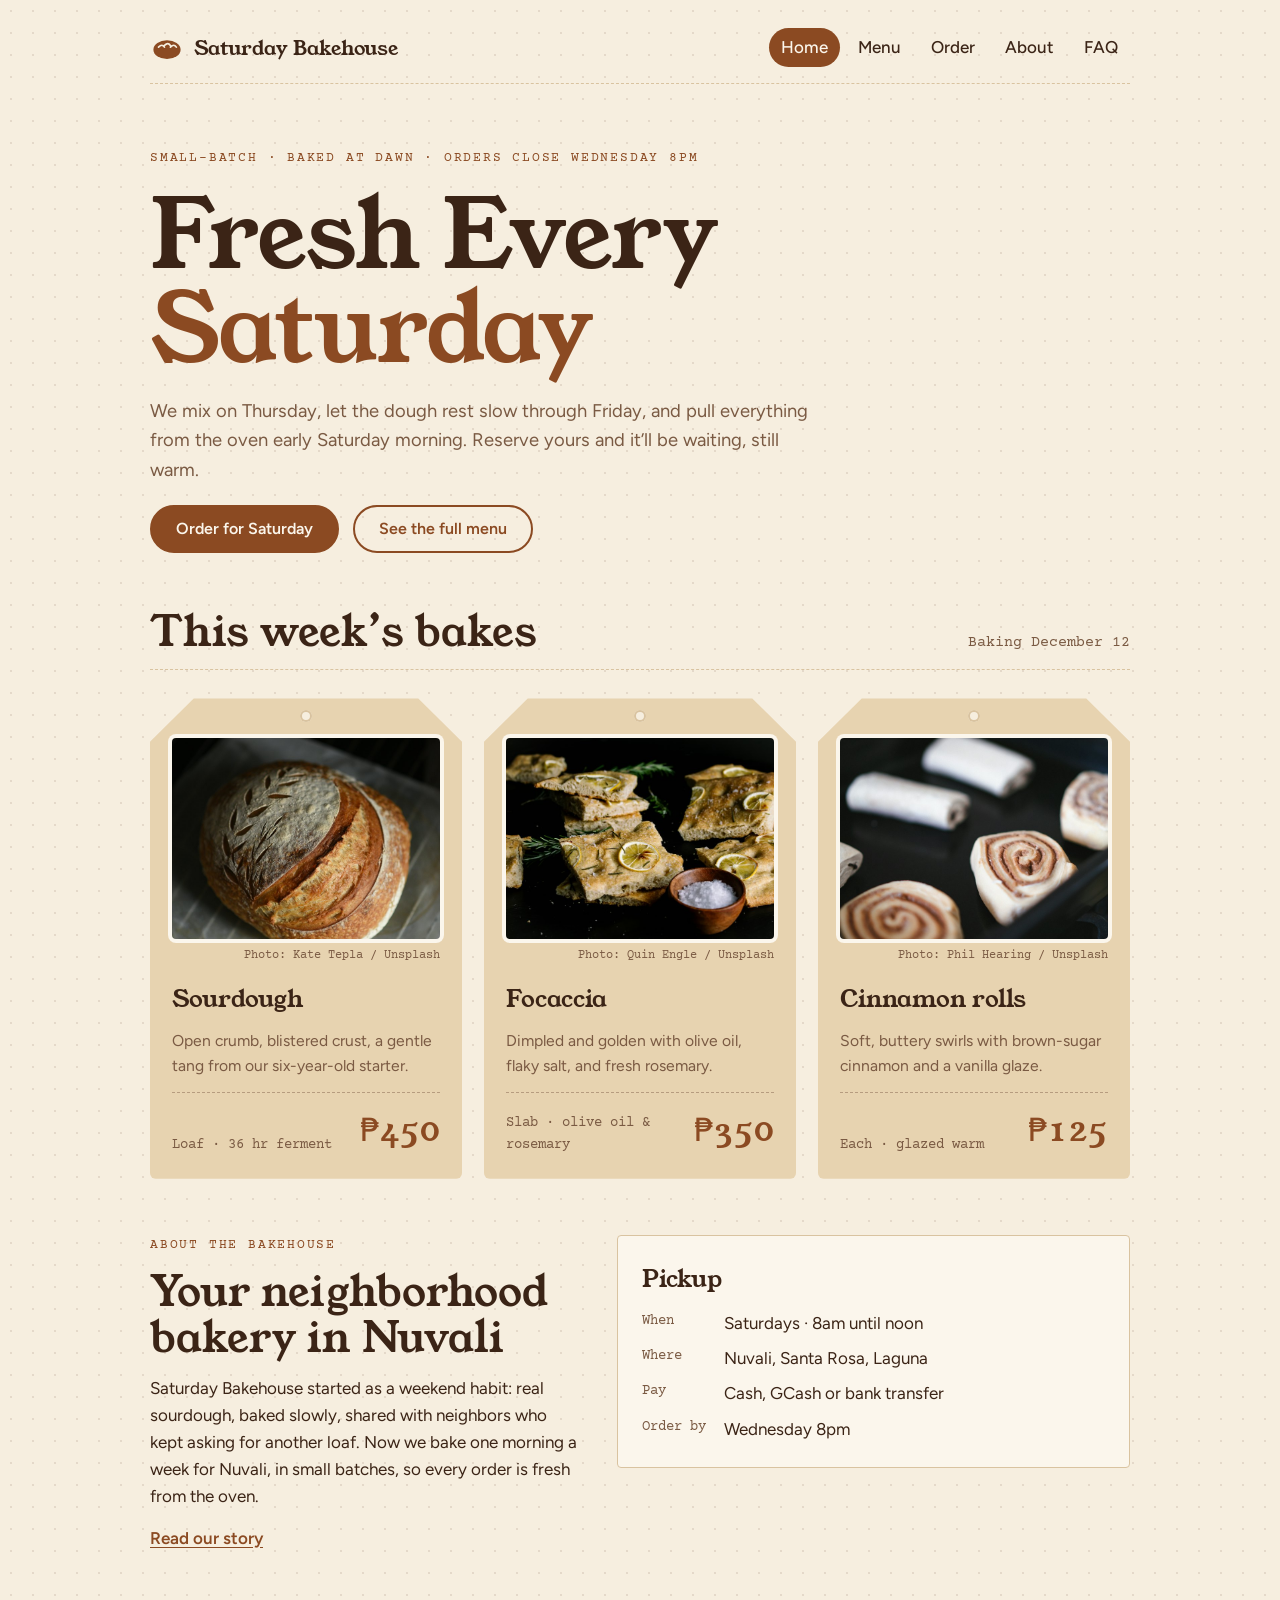
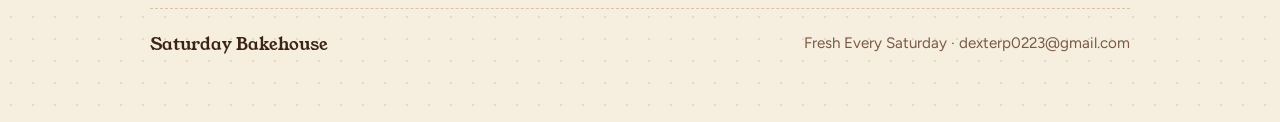
==== index.html @ 8c0994c2 "Add files via upload" ====
<!doctype html>
<html lang="en">
<head>
<meta charset="utf-8">
<meta name="viewport" content="width=device-width, initial-scale=1, viewport-fit=cover">
<title>Saturday Bakehouse</title>
<meta name="description" content="Fresh sourdough, focaccia and cinnamon rolls, baked every Saturday in Nuvali.">
<link rel="stylesheet" href="https://fonts.googleapis.com/css2?family=Young+Serif&family=Figtree:wght@400;500;600&family=Courier+Prime&display=swap">
<link rel="stylesheet" href="site.css">
</head>
<body>

<div class="wrap" data-page="home">
  <header class="top">
    <a class="mark" href="./"><svg viewBox="0 0 40 40" aria-hidden="true"><ellipse cx="20" cy="22" rx="16" ry="11" fill="var(--accent)"/><path d="M10 19c3-3 5-3 7 0M17 17c3-3 5-3 7 0M24 19c3-3 5-3 7 0" stroke="var(--bg)" stroke-width="2" fill="none" stroke-linecap="round"/></svg>Saturday Bakehouse</a>
    <nav class="nav" aria-label="Main"><a href="./" data-page="home">Home</a><a href="menu.html" data-page="menu">Menu</a><a href="order.html" data-page="order">Order</a><a href="about.html" data-page="about">About</a><a href="faq.html" data-page="faq">FAQ</a></nav>
  </header>

  <section class="hero">
    <div class="eyebrow">Small-batch · baked at dawn · <span data-cutoff></span></div>
    <h1>Fresh Every <em>Saturday</em></h1>
    <p class="lede">We mix on Thursday, let the dough rest slow through Friday, and pull everything from the oven early Saturday morning. Reserve yours and it’ll be waiting, still warm.</p>
    <div class="actions">
      <a class="btn" href="order.html">Order for Saturday</a>
      <a class="btn ghost" href="menu.html">See the full menu</a>
    </div>
  </section>

  <section>
    <div class="section-head"><h2>This week’s bakes</h2><p data-saturday>This Saturday</p></div>
    <div class="bakes" data-bakes="short"></div>
  </section>

  <section class="split">
    <div class="prose">
      <div class="eyebrow">About the bakehouse</div>
      <h2>Your neighborhood bakery in Nuvali</h2>
      <p>Saturday Bakehouse started as a weekend habit: real sourdough, baked slowly, shared with neighbors who kept asking for another loaf. Now we bake one morning a week for Nuvali, in small batches, so every order is fresh from the oven.</p>
      <p><a class="linkbtn" href="about.html">Read our story</a></p>
    </div>
    <div class="card">
      <h3>Pickup</h3>
      <dl class="facts">
        <dt>When</dt><dd data-hours></dd>
        <dt>Where</dt><dd data-place></dd>
        <dt>Pay</dt><dd data-pay></dd>
        <dt>Order by</dt><dd>Wednesday 8pm</dd>
      </dl>
    </div>
  </section>

  <footer>
    <div class="mark">Saturday Bakehouse</div>
    <div>Fresh Every Saturday · <span data-email></span></div>
  </footer>
</div>
<script src="bakes.js"></script>
</body>
</html>
---- site.css ----
/* Layout: one warm column like a market chalkboard: sign, kraft price tags, an order slip. */
:root {
  --bg: #f6eedf; --paper: #fbf6ec; --kraft: #e7d3b0; --ink: #3b2416;
  --muted: #7a5a43; --accent: #8b4a22; --accent-ink: #fbf6ec; --line: #d9c3a0;
  --ph-bg: #fff1c2; --ph-ink: #6b4a00;
  --display: "Young Serif", Georgia, "Times New Roman", serif;
  --body: "Figtree", "Segoe UI", system-ui, sans-serif;
  --mono: "Courier Prime", "Courier New", monospace;
}
@media (prefers-color-scheme: dark) {
  :root:not([data-theme="light"]) {
    --bg: #23170f; --paper: #2d1f15; --kraft: #3a2819; --ink: #f2e6d2;
    --muted: #c4a88b; --accent: #d98b52; --accent-ink: #23170f; --line: #4a3423;
    --ph-bg: #4a3a12; --ph-ink: #ffe7a3; color-scheme: dark;
  }
}
:root[data-theme="dark"] {
  --bg: #23170f; --paper: #2d1f15; --kraft: #3a2819; --ink: #f2e6d2;
  --muted: #c4a88b; --accent: #d98b52; --accent-ink: #23170f; --line: #4a3423;
  --ph-bg: #4a3a12; --ph-ink: #ffe7a3; color-scheme: dark;
}

* { box-sizing: border-box; }
html { -webkit-text-size-adjust: 100%; }
body {
  margin: 0; background: var(--bg); color: var(--ink);
  font: 400 1.0625rem/1.6 var(--body); padding: 0 20px;
  background-image: radial-gradient(color-mix(in srgb, var(--muted) 14%, transparent) 1px, transparent 1.2px);
  background-size: 22px 22px;
}
img { max-width: 100%; }
[hidden] { display: none !important; }
.wrap { max-width: 980px; margin: 0 auto; padding-block: 28px 64px; display: grid; gap: 56px; }

/* Header + nav */
.top { display: flex; justify-content: space-between; align-items: center; gap: 12px 20px; flex-wrap: wrap; border-bottom: 1.5px dashed var(--line); padding-bottom: 16px; }
.mark { font-family: var(--display); font-size: 1.25rem; display: flex; align-items: center; gap: 10px; color: var(--ink); text-decoration: none; }
.mark svg { width: 34px; height: 34px; }
.nav { display: flex; flex-wrap: wrap; gap: 4px 6px; }
.nav a { color: var(--ink); text-decoration: none; padding: 6px 12px; border-radius: 999px; font-weight: 500; }
.nav a:hover { background: var(--kraft); }
.nav a[aria-current="page"] { background: var(--accent); color: var(--accent-ink); }

/* Type */
.eyebrow { font-family: var(--mono); text-transform: uppercase; letter-spacing: .14em; font-size: .8rem; color: var(--accent); }
h1 { font-family: var(--display); font-weight: 400; font-size: clamp(2.8rem, 9vw, 6rem); line-height: .98; margin: 0; text-wrap: balance; letter-spacing: -0.01em; }
h1.page { font-size: clamp(2.4rem, 7vw, 4rem); }
h1 em { font-style: normal; color: var(--accent); }
h2 { font-family: var(--display); font-weight: 400; font-size: clamp(1.8rem, 4.5vw, 2.6rem); margin: 0; line-height: 1.1; text-wrap: balance; }
h3 { font-family: var(--display); font-weight: 400; font-size: 1.5rem; margin: 0; }
.lede { max-width: 56ch; margin: 0; color: var(--muted); font-size: 1.15rem; }
.prose { max-width: 62ch; display: grid; gap: 14px; }
.prose p { margin: 0; }
.hero { display: grid; gap: 20px; padding-top: 8px; }
.actions { display: flex; gap: 14px; flex-wrap: wrap; align-items: center; }
.section-head { display: flex; justify-content: space-between; align-items: baseline; gap: 12px; flex-wrap: wrap; border-bottom: 1.5px dashed var(--line); padding-bottom: 14px; }
.section-head p { margin: 0; font-family: var(--mono); color: var(--muted); font-size: .95rem; }

/* Placeholder marker */
.ph { background: var(--ph-bg); color: var(--ph-ink); border-radius: 4px; padding: 1px 6px; font-family: var(--mono); font-size: .92em; box-decoration-break: clone; -webkit-box-decoration-break: clone; }
.ph-banner { background: var(--ph-bg); color: var(--ph-ink); border-radius: 6px; padding: 10px 14px; font-size: .92rem; }

/* Buttons */
.btn { font: 600 1rem/1 var(--body); border: 2px solid var(--accent); background: var(--accent); color: var(--accent-ink); padding: 14px 24px; border-radius: 999px; cursor: pointer; text-decoration: none; display: inline-block; transition: transform .15s ease; }
.btn:hover { transform: translateY(-1px); }
.btn.ghost { background: transparent; color: var(--accent); }
a:focus-visible, button:focus-visible, input:focus-visible, select:focus-visible, textarea:focus-visible, summary:focus-visible {
  outline: 3px solid color-mix(in srgb, var(--accent) 50%, transparent); outline-offset: 2px;
}

/* Kraft tags */
.bakes { display: grid; grid-template-columns: repeat(auto-fit, minmax(240px, 1fr)); gap: 22px; margin-top: 28px; }
.tag { background: var(--kraft); border-radius: 6px; padding: 26px 22px 22px; position: relative; display: grid; gap: 10px; align-content: start; clip-path: polygon(14% 0, 86% 0, 100% 9%, 100% 100%, 0 100%, 0 9%); }
.tag::before { content: ""; position: absolute; top: 12px; left: 50%; width: 12px; height: 12px; margin-left: -6px; border-radius: 50%; background: var(--bg); box-shadow: inset 0 0 0 2px var(--line); }
.tag p { margin: 0; color: var(--muted); font-size: .98rem; }
.tag .allergen { color: var(--ink); font-size: .92rem; }
.tag .meta { font-family: var(--mono); font-size: .85rem; color: var(--muted); }
.price { font-family: var(--display); font-size: 2rem; color: var(--accent); font-variant-numeric: tabular-nums; }
.tag-foot { display: flex; justify-content: space-between; align-items: end; border-top: 1.5px dashed color-mix(in srgb, var(--muted) 45%, transparent); padding-top: 12px; margin-top: 4px; }
.photo { margin: 14px 0 4px; display: grid; gap: 4px; }
.photo img { width: 100%; aspect-ratio: 4 / 3; height: auto; object-fit: cover; border-radius: 4px; display: block; background: var(--line); box-shadow: 0 0 0 4px var(--paper); }
.photo figcaption { font-family: var(--mono); font-size: .72rem; color: var(--muted); text-align: right; margin-top: 4px; }

/* Two-column blocks */
.split { display: grid; grid-template-columns: minmax(0, 1fr) minmax(0, 1.2fr); gap: 40px; align-items: start; }
.card { background: var(--paper); border: 1.5px solid var(--line); border-radius: 4px; padding: 24px; display: grid; gap: 12px; }
.facts { display: grid; grid-template-columns: auto 1fr; gap: 8px 18px; margin: 0; }
.facts dt { font-family: var(--mono); color: var(--muted); font-size: .9rem; }
.facts dd { margin: 0; }

/* Order slip */
.slip { background: var(--paper); border: 1.5px solid var(--line); border-radius: 4px; padding: 26px; display: grid; gap: 18px; box-shadow: 0 1px 0 var(--line), 0 14px 30px -18px color-mix(in srgb, var(--ink) 40%, transparent); }
.slip-head { font-family: var(--mono); font-size: .85rem; color: var(--muted); display: flex; justify-content: space-between; gap: 8px; flex-wrap: wrap; }
.line { display: grid; grid-template-columns: 1fr auto; gap: 14px; align-items: center; padding-bottom: 12px; border-bottom: 1px dashed var(--line); }
.line .name { font-weight: 600; }
.line .unit { font-family: var(--mono); color: var(--muted); font-size: .9rem; }
.qty { display: flex; align-items: center; border: 1.5px solid var(--line); border-radius: 999px; overflow: hidden; }
.qty button { width: 34px; height: 34px; border: 0; background: transparent; color: var(--ink); font-size: 1.1rem; cursor: pointer; }
.qty button:hover { background: var(--kraft); }
.qty output { min-width: 26px; text-align: center; font-variant-numeric: tabular-nums; font-weight: 600; }
.total { display: flex; justify-content: space-between; align-items: baseline; font-family: var(--display); font-size: 1.5rem; }
.total span:last-child { color: var(--accent); font-variant-numeric: tabular-nums; }
.fields { display: grid; grid-template-columns: 1fr 1fr; gap: 14px; }
.fields .full { grid-column: 1 / -1; }
label { display: grid; gap: 6px; font-size: .9rem; font-weight: 500; }
input, select, textarea { font: inherit; font-size: 1rem; color: var(--ink); background: var(--bg); border: 1.5px solid var(--line); border-radius: 6px; padding: 10px 12px; width: 100%; }
textarea { resize: vertical; min-height: 70px; }
.slip .btn { width: 100%; padding: 16px; font-size: 1.05rem; }
.note { font-size: .9rem; color: var(--muted); margin: 0; }
.note code { font-family: var(--mono); color: var(--ink); background: var(--kraft); padding: 1px 6px; border-radius: 4px; word-break: break-all; }
.linkbtn { background: none; border: 0; color: var(--accent); font: inherit; font-weight: 600; cursor: pointer; padding: 0; text-decoration: underline; text-underline-offset: 3px; }
.status { font-family: var(--mono); font-size: .9rem; color: var(--accent); min-height: 1.2em; margin: 0; }
.steps { margin: 0; padding-left: 1.2em; color: var(--muted); display: grid; gap: 6px; }

/* FAQ */
.faq { display: grid; gap: 0; max-width: 760px; }
.faq details { border-bottom: 1.5px dashed var(--line); padding: 16px 0; }
.faq summary { cursor: pointer; font-family: var(--display); font-size: 1.25rem; list-style: none; display: flex; justify-content: space-between; gap: 16px; }
.faq summary::-webkit-details-marker { display: none; }
.faq summary::after { content: "+"; color: var(--accent); font-family: var(--body); font-weight: 600; }
.faq details[open] summary::after { content: "–"; }
.faq details p { margin: 10px 0 0; color: var(--muted); max-width: 62ch; }

footer { border-top: 1.5px dashed var(--line); padding-top: 22px; display: flex; justify-content: space-between; gap: 12px; flex-wrap: wrap; color: var(--muted); font-size: .95rem; }
footer .mark { font-size: 1.05rem; }

@media (max-width: 760px) {
  .split { grid-template-columns: 1fr; gap: 24px; }
  .fields { grid-template-columns: 1fr; }
  .wrap { gap: 44px; }
  .slip { padding: 20px; }
}
@media (prefers-reduced-motion: reduce) { * { transition: none !important; } }
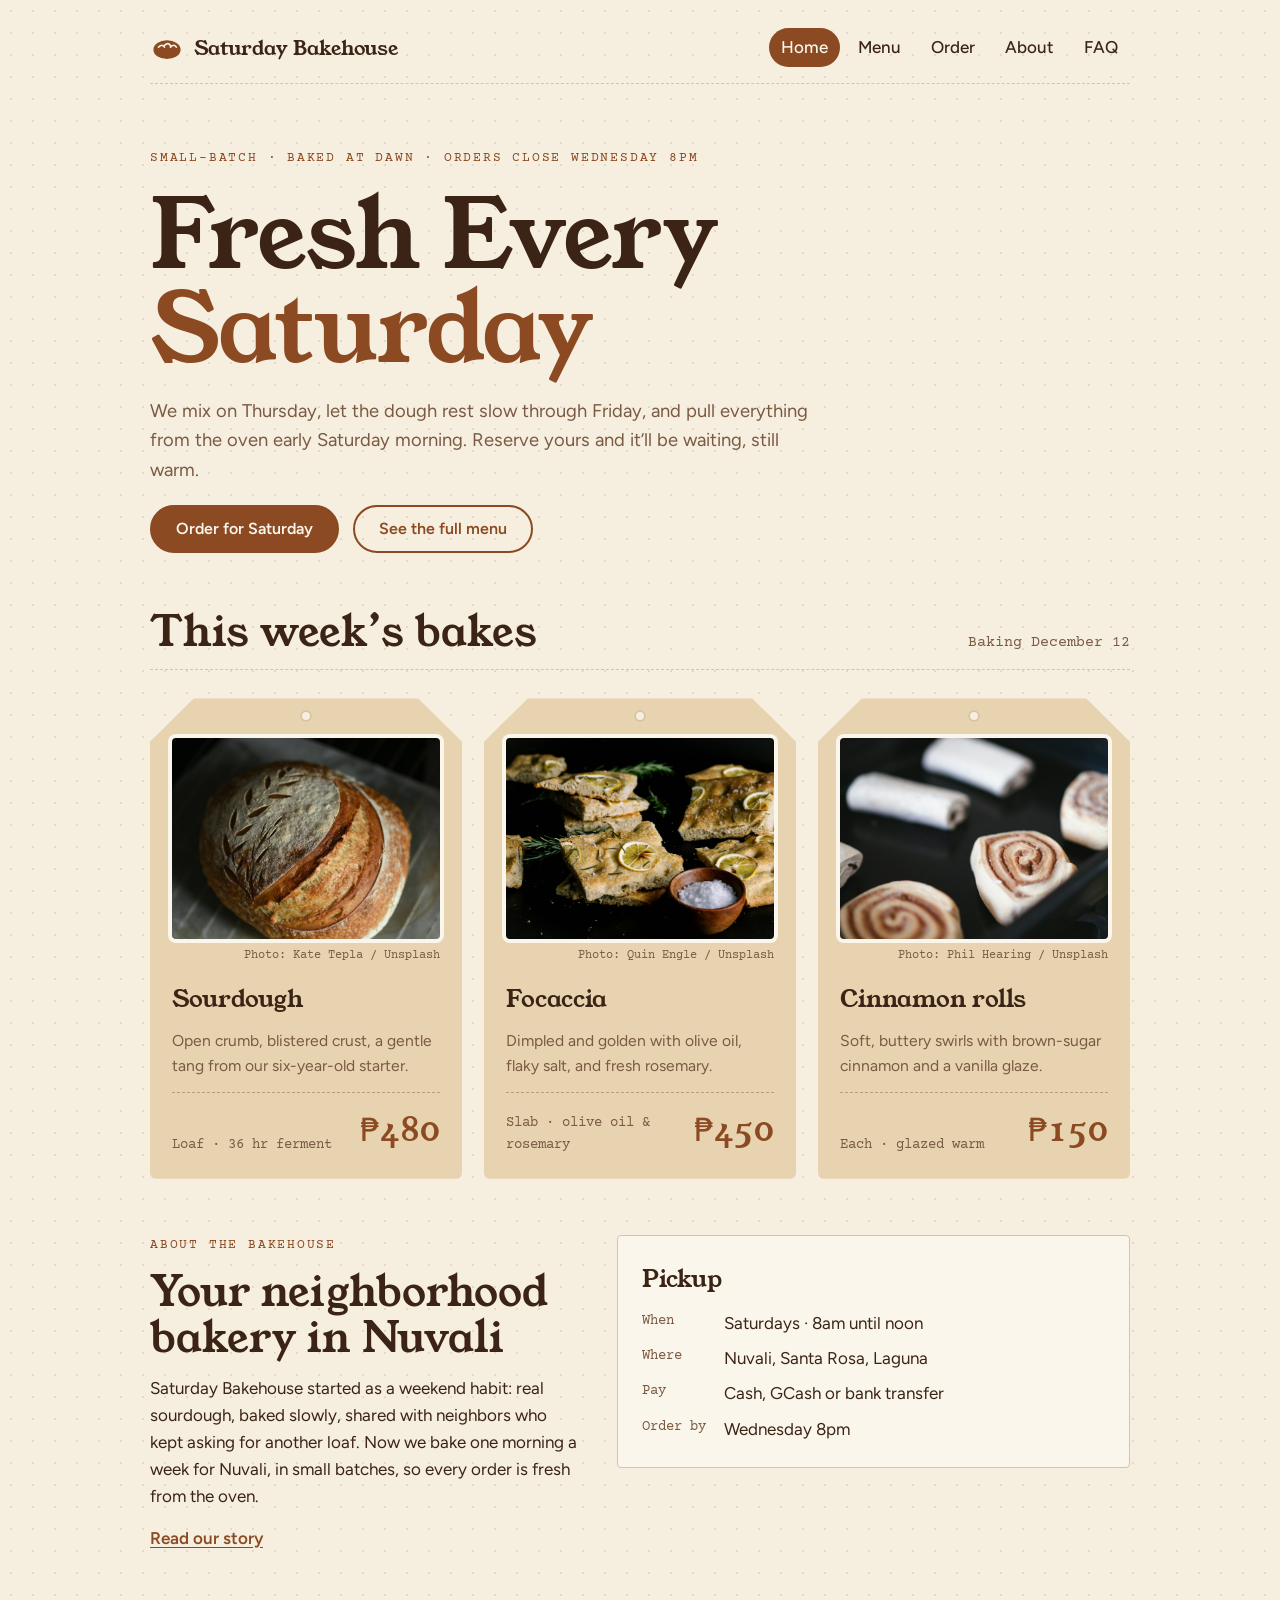
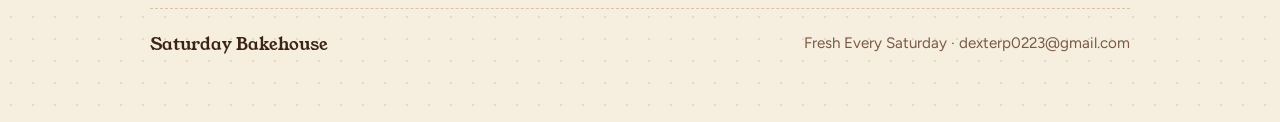
==== commit b119f75a: "Add files via upload" ====
--- a/index.html
+++ b/index.html
@@ -54,6 +54,6 @@
     <div>Fresh Every Saturday · <span data-email></span></div>
   </footer>
 </div>
-<script src="bakes.js"></script>
+<script>document.write('<script src="bakes.js?v=' + Date.now() + '"><\/script>');</script>
 </body>
 </html>
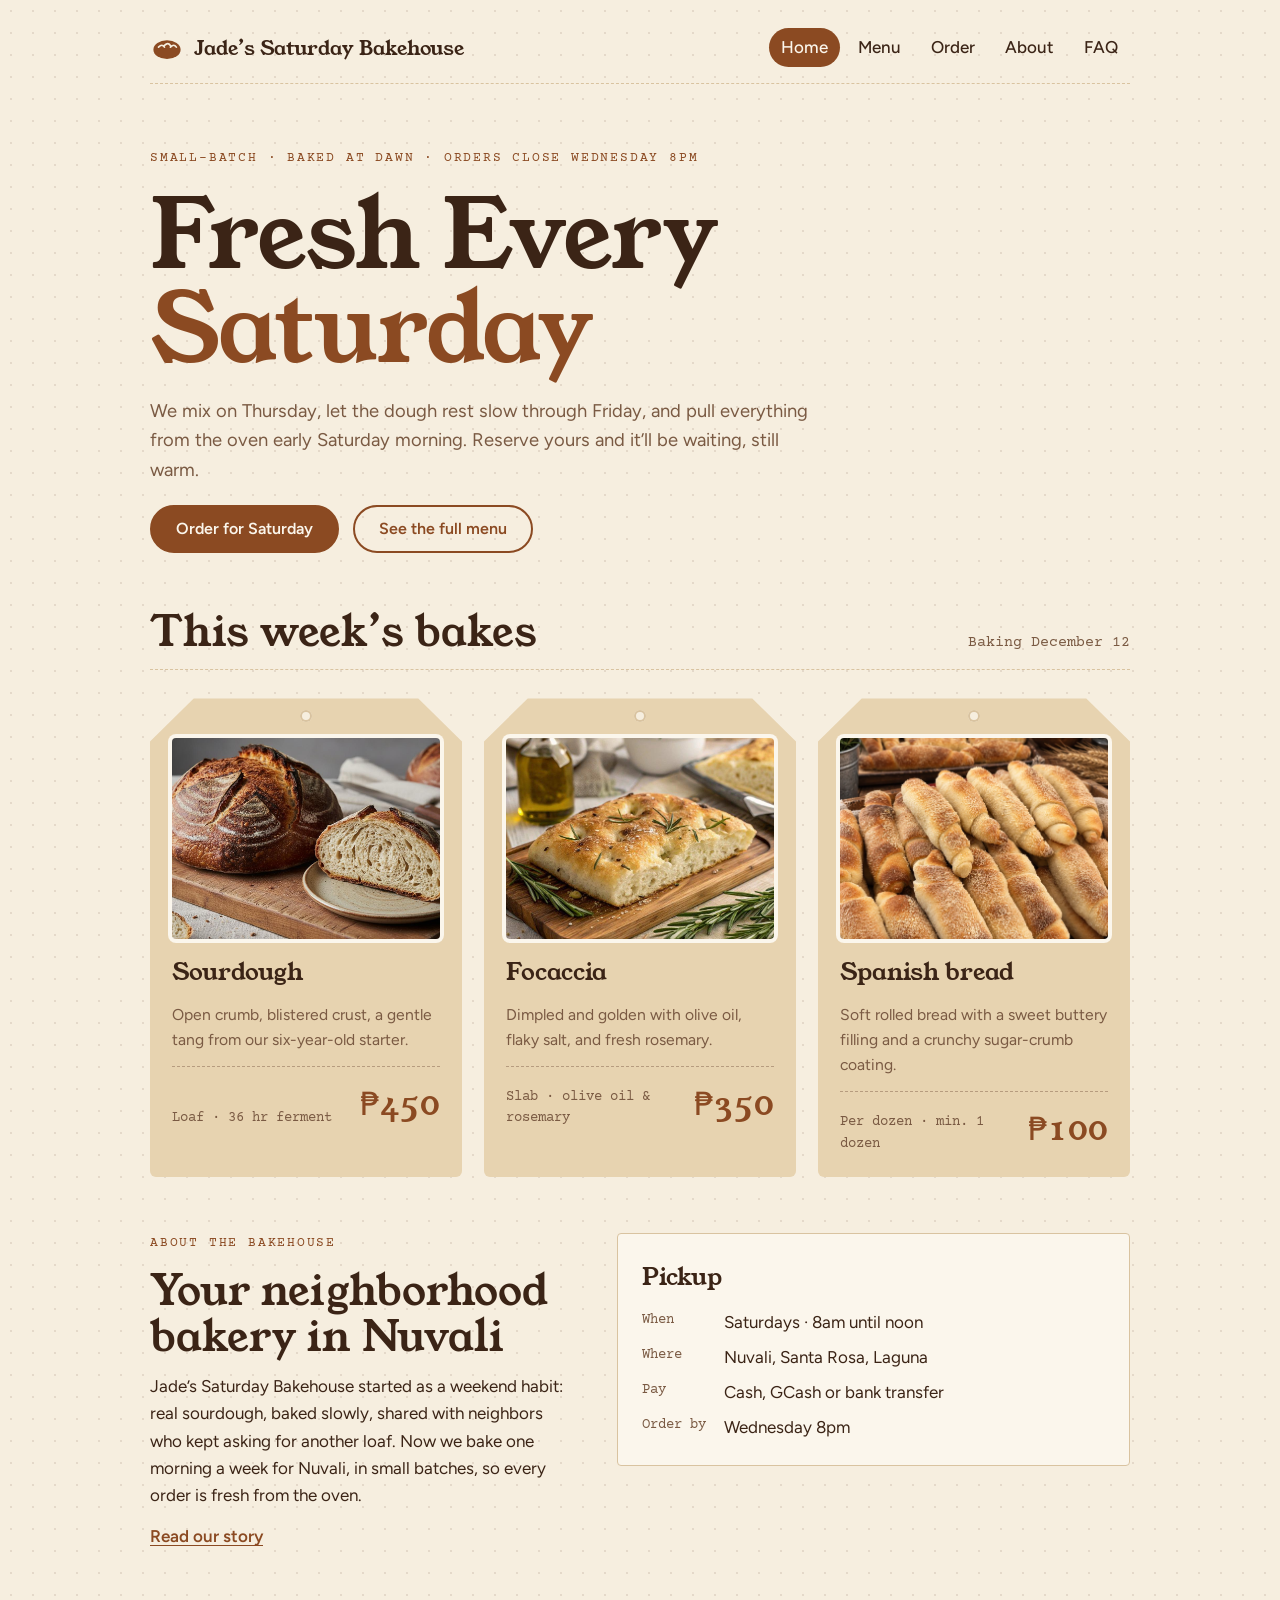
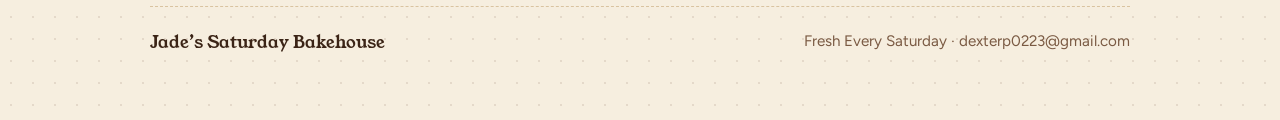
==== commit c0c381da: "Add files via upload" ====
--- a/index.html
+++ b/index.html
@@ -3,8 +3,8 @@
 <head>
 <meta charset="utf-8">
 <meta name="viewport" content="width=device-width, initial-scale=1, viewport-fit=cover">
-<title>Saturday Bakehouse</title>
-<meta name="description" content="Fresh sourdough, focaccia and cinnamon rolls, baked every Saturday in Nuvali.">
+<title>Jade’s Saturday Bakehouse</title>
+<meta name="description" content="Fresh sourdough, focaccia and Spanish bread, baked every Saturday in Nuvali.">
 <link rel="stylesheet" href="https://fonts.googleapis.com/css2?family=Young+Serif&family=Figtree:wght@400;500;600&family=Courier+Prime&display=swap">
 <link rel="stylesheet" href="site.css">
 </head>
@@ -12,7 +12,7 @@
 
 <div class="wrap" data-page="home">
   <header class="top">
-    <a class="mark" href="./"><svg viewBox="0 0 40 40" aria-hidden="true"><ellipse cx="20" cy="22" rx="16" ry="11" fill="var(--accent)"/><path d="M10 19c3-3 5-3 7 0M17 17c3-3 5-3 7 0M24 19c3-3 5-3 7 0" stroke="var(--bg)" stroke-width="2" fill="none" stroke-linecap="round"/></svg>Saturday Bakehouse</a>
+    <a class="mark" href="./"><svg viewBox="0 0 40 40" aria-hidden="true"><ellipse cx="20" cy="22" rx="16" ry="11" fill="var(--accent)"/><path d="M10 19c3-3 5-3 7 0M17 17c3-3 5-3 7 0M24 19c3-3 5-3 7 0" stroke="var(--bg)" stroke-width="2" fill="none" stroke-linecap="round"/></svg>Jade’s Saturday Bakehouse</a>
     <nav class="nav" aria-label="Main"><a href="./" data-page="home">Home</a><a href="menu.html" data-page="menu">Menu</a><a href="order.html" data-page="order">Order</a><a href="about.html" data-page="about">About</a><a href="faq.html" data-page="faq">FAQ</a></nav>
   </header>
 
@@ -35,7 +35,7 @@
     <div class="prose">
       <div class="eyebrow">About the bakehouse</div>
       <h2>Your neighborhood bakery in Nuvali</h2>
-      <p>Saturday Bakehouse started as a weekend habit: real sourdough, baked slowly, shared with neighbors who kept asking for another loaf. Now we bake one morning a week for Nuvali, in small batches, so every order is fresh from the oven.</p>
+      <p>Jade’s Saturday Bakehouse started as a weekend habit: real sourdough, baked slowly, shared with neighbors who kept asking for another loaf. Now we bake one morning a week for Nuvali, in small batches, so every order is fresh from the oven.</p>
       <p><a class="linkbtn" href="about.html">Read our story</a></p>
     </div>
     <div class="card">
@@ -50,7 +50,7 @@
   </section>
 
   <footer>
-    <div class="mark">Saturday Bakehouse</div>
+    <div class="mark">Jade’s Saturday Bakehouse</div>
     <div>Fresh Every Saturday · <span data-email></span></div>
   </footer>
 </div>
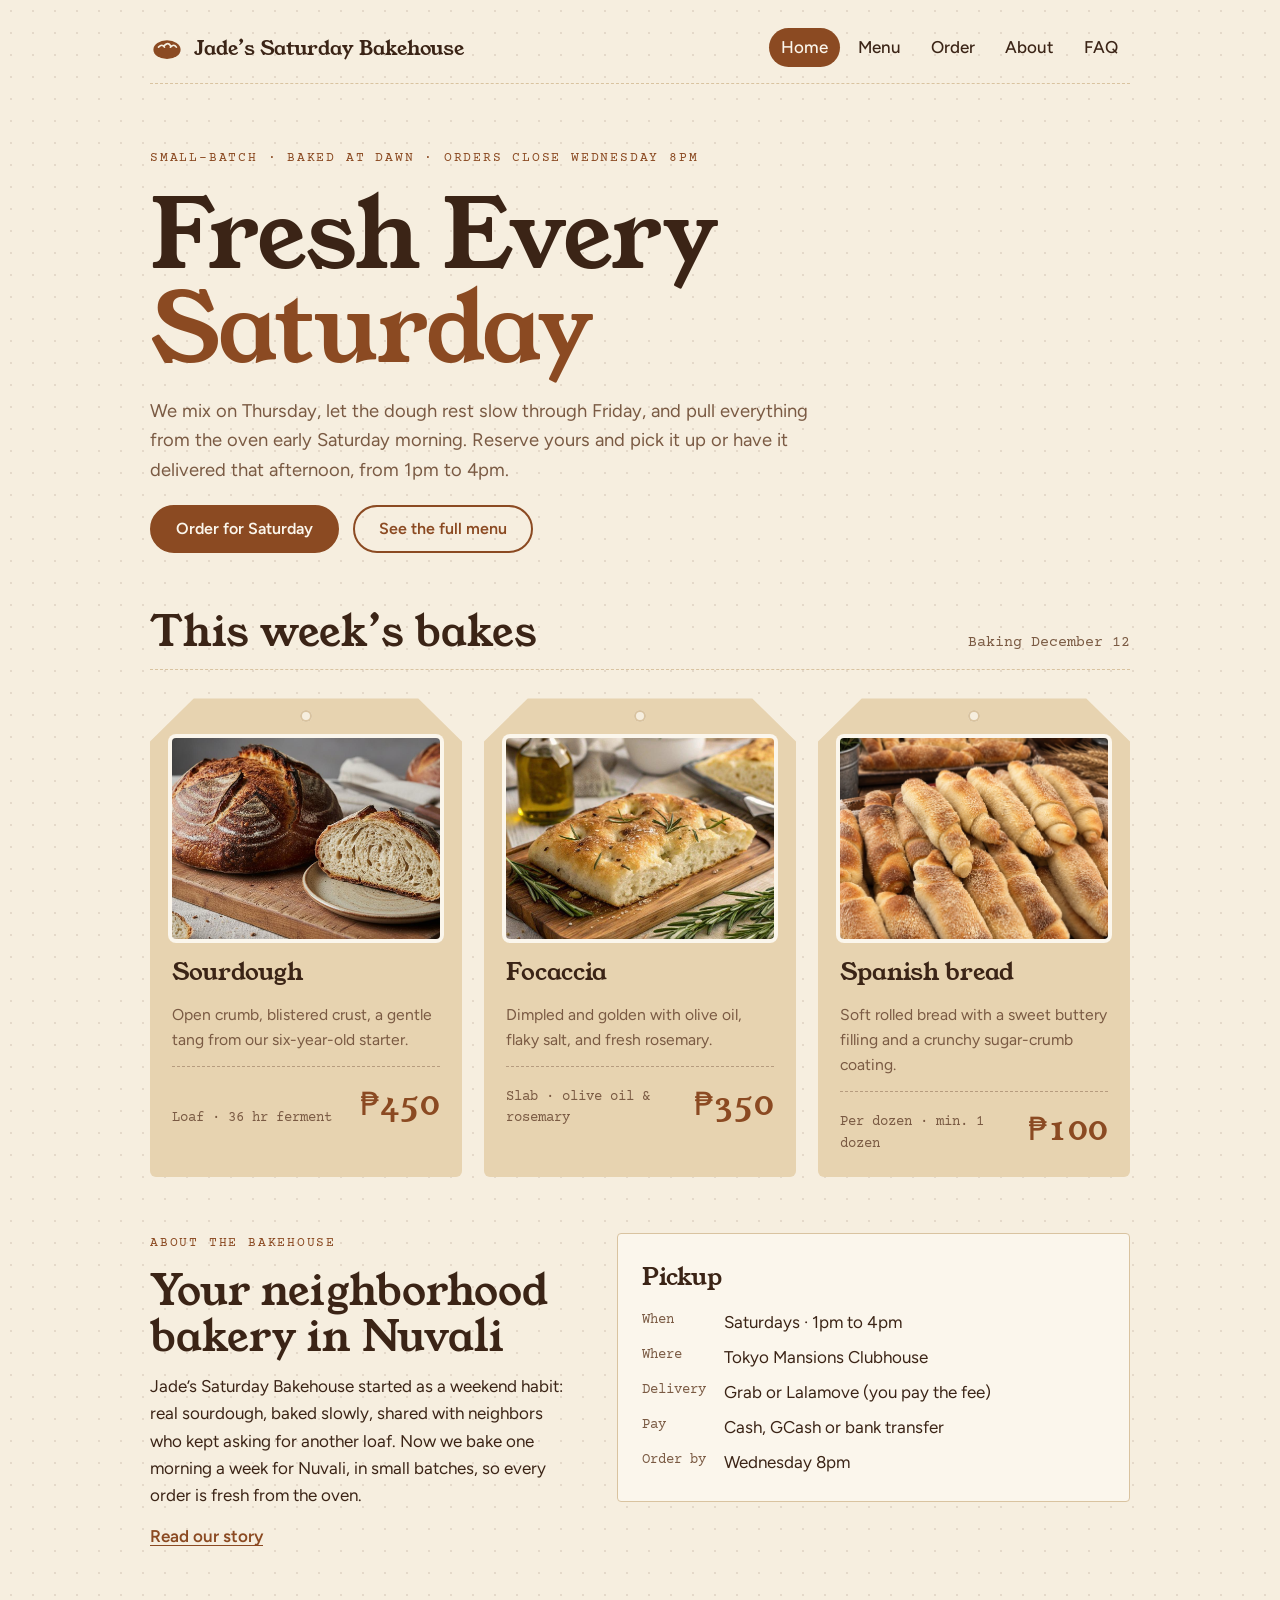
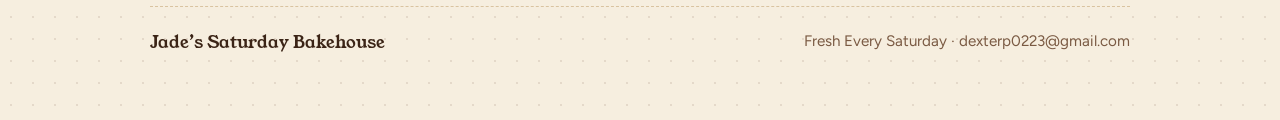
==== commit a5d3de26: "Add files via upload" ====
--- a/index.html
+++ b/index.html
@@ -19,7 +19,7 @@
   <section class="hero">
     <div class="eyebrow">Small-batch · baked at dawn · <span data-cutoff></span></div>
     <h1>Fresh Every <em>Saturday</em></h1>
-    <p class="lede">We mix on Thursday, let the dough rest slow through Friday, and pull everything from the oven early Saturday morning. Reserve yours and it’ll be waiting, still warm.</p>
+    <p class="lede">We mix on Thursday, let the dough rest slow through Friday, and pull everything from the oven early Saturday morning. Reserve yours and pick it up or have it delivered that afternoon, from 1pm to 4pm.</p>
     <div class="actions">
       <a class="btn" href="order.html">Order for Saturday</a>
       <a class="btn ghost" href="menu.html">See the full menu</a>
@@ -43,6 +43,7 @@
       <dl class="facts">
         <dt>When</dt><dd data-hours></dd>
         <dt>Where</dt><dd data-place></dd>
+        <dt>Delivery</dt><dd>Grab or Lalamove (you pay the fee)</dd>
         <dt>Pay</dt><dd data-pay></dd>
         <dt>Order by</dt><dd>Wednesday 8pm</dd>
       </dl>
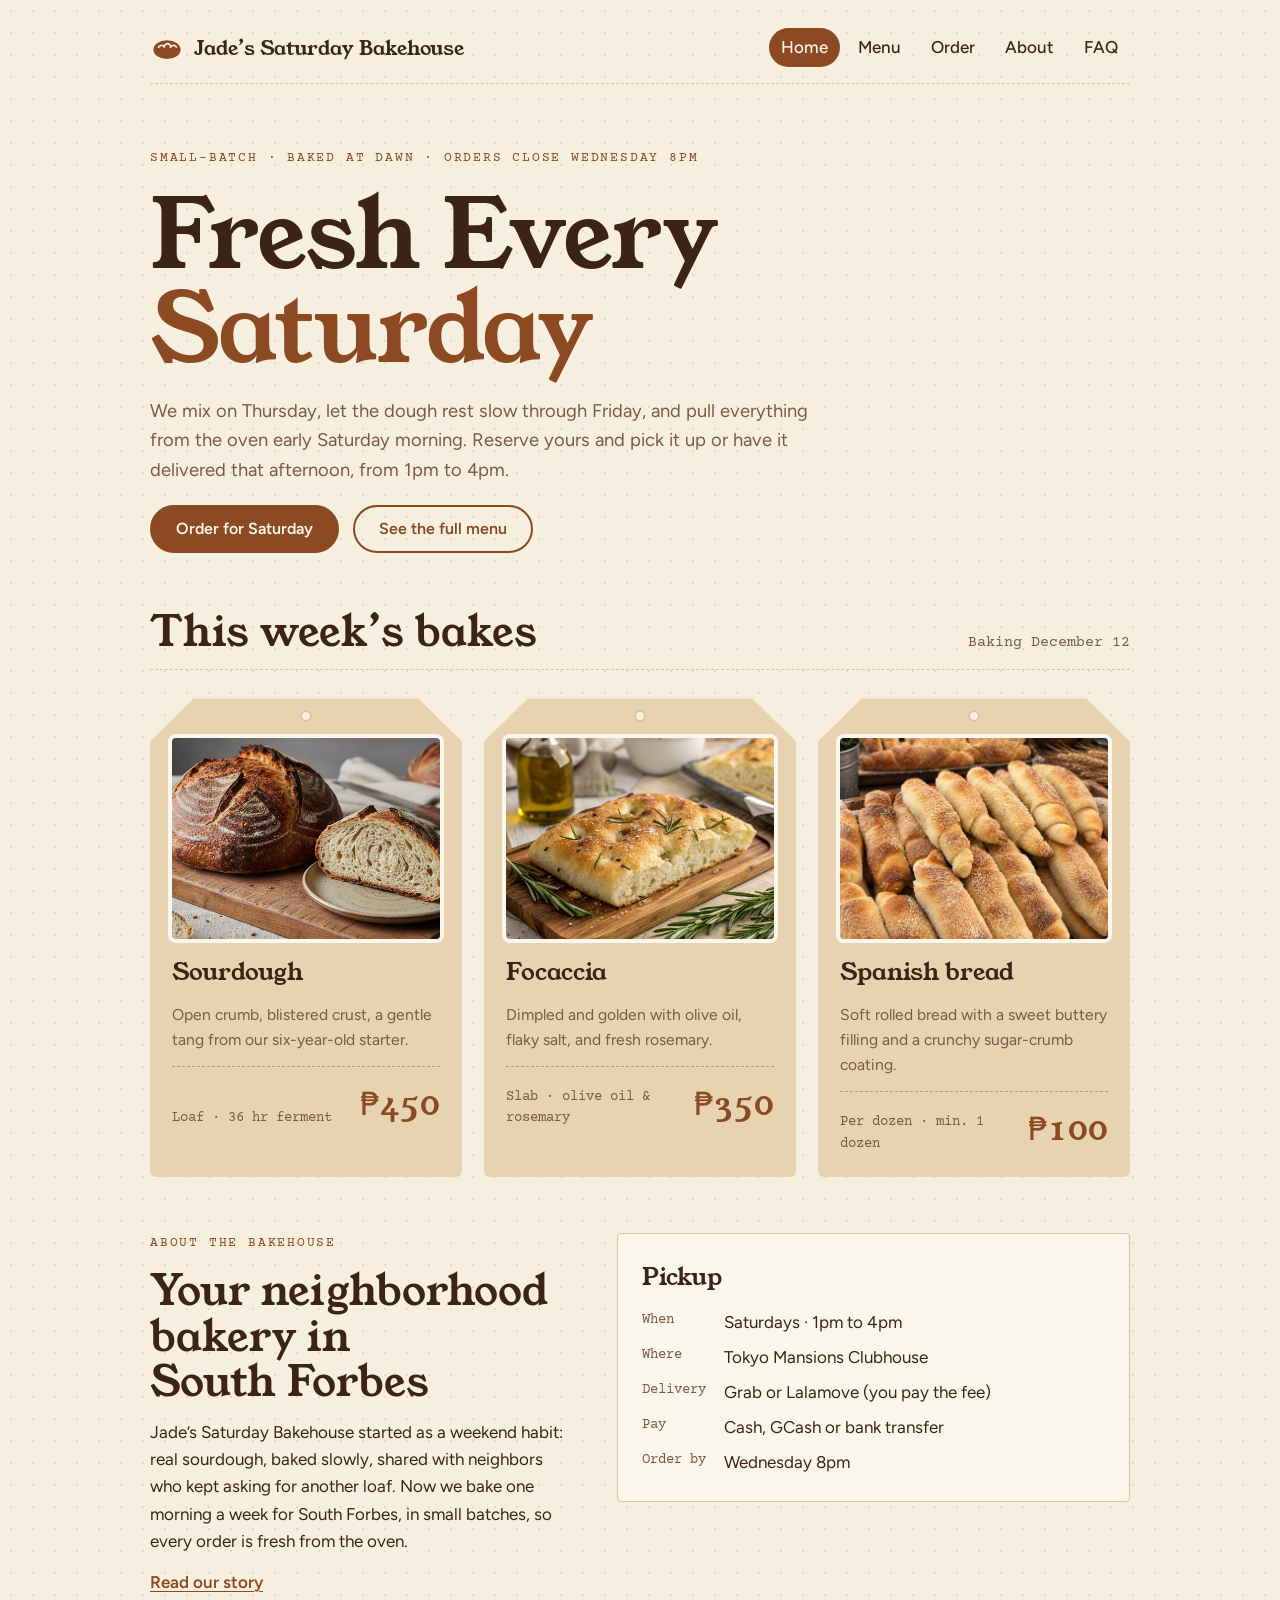
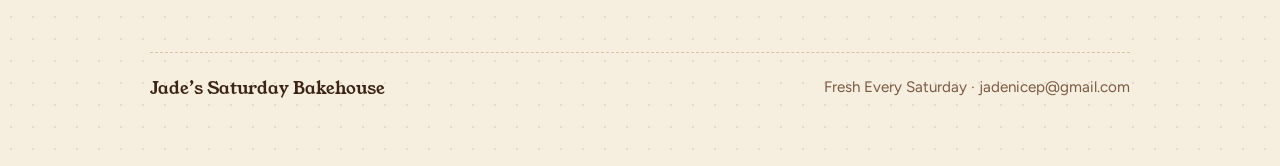
==== commit 1a3c508a: "Add files via upload" ====
--- a/index.html
+++ b/index.html
@@ -4,7 +4,7 @@
 <meta charset="utf-8">
 <meta name="viewport" content="width=device-width, initial-scale=1, viewport-fit=cover">
 <title>Jade’s Saturday Bakehouse</title>
-<meta name="description" content="Fresh sourdough, focaccia and Spanish bread, baked every Saturday in Nuvali.">
+<meta name="description" content="Fresh sourdough, focaccia and Spanish bread, baked every Saturday in South Forbes.">
 <link rel="stylesheet" href="https://fonts.googleapis.com/css2?family=Young+Serif&family=Figtree:wght@400;500;600&family=Courier+Prime&display=swap">
 <link rel="stylesheet" href="site.css">
 </head>
@@ -34,8 +34,8 @@
   <section class="split">
     <div class="prose">
       <div class="eyebrow">About the bakehouse</div>
-      <h2>Your neighborhood bakery in Nuvali</h2>
-      <p>Jade’s Saturday Bakehouse started as a weekend habit: real sourdough, baked slowly, shared with neighbors who kept asking for another loaf. Now we bake one morning a week for Nuvali, in small batches, so every order is fresh from the oven.</p>
+      <h2>Your neighborhood bakery in South Forbes</h2>
+      <p>Jade’s Saturday Bakehouse started as a weekend habit: real sourdough, baked slowly, shared with neighbors who kept asking for another loaf. Now we bake one morning a week for South Forbes, in small batches, so every order is fresh from the oven.</p>
       <p><a class="linkbtn" href="about.html">Read our story</a></p>
     </div>
     <div class="card">
